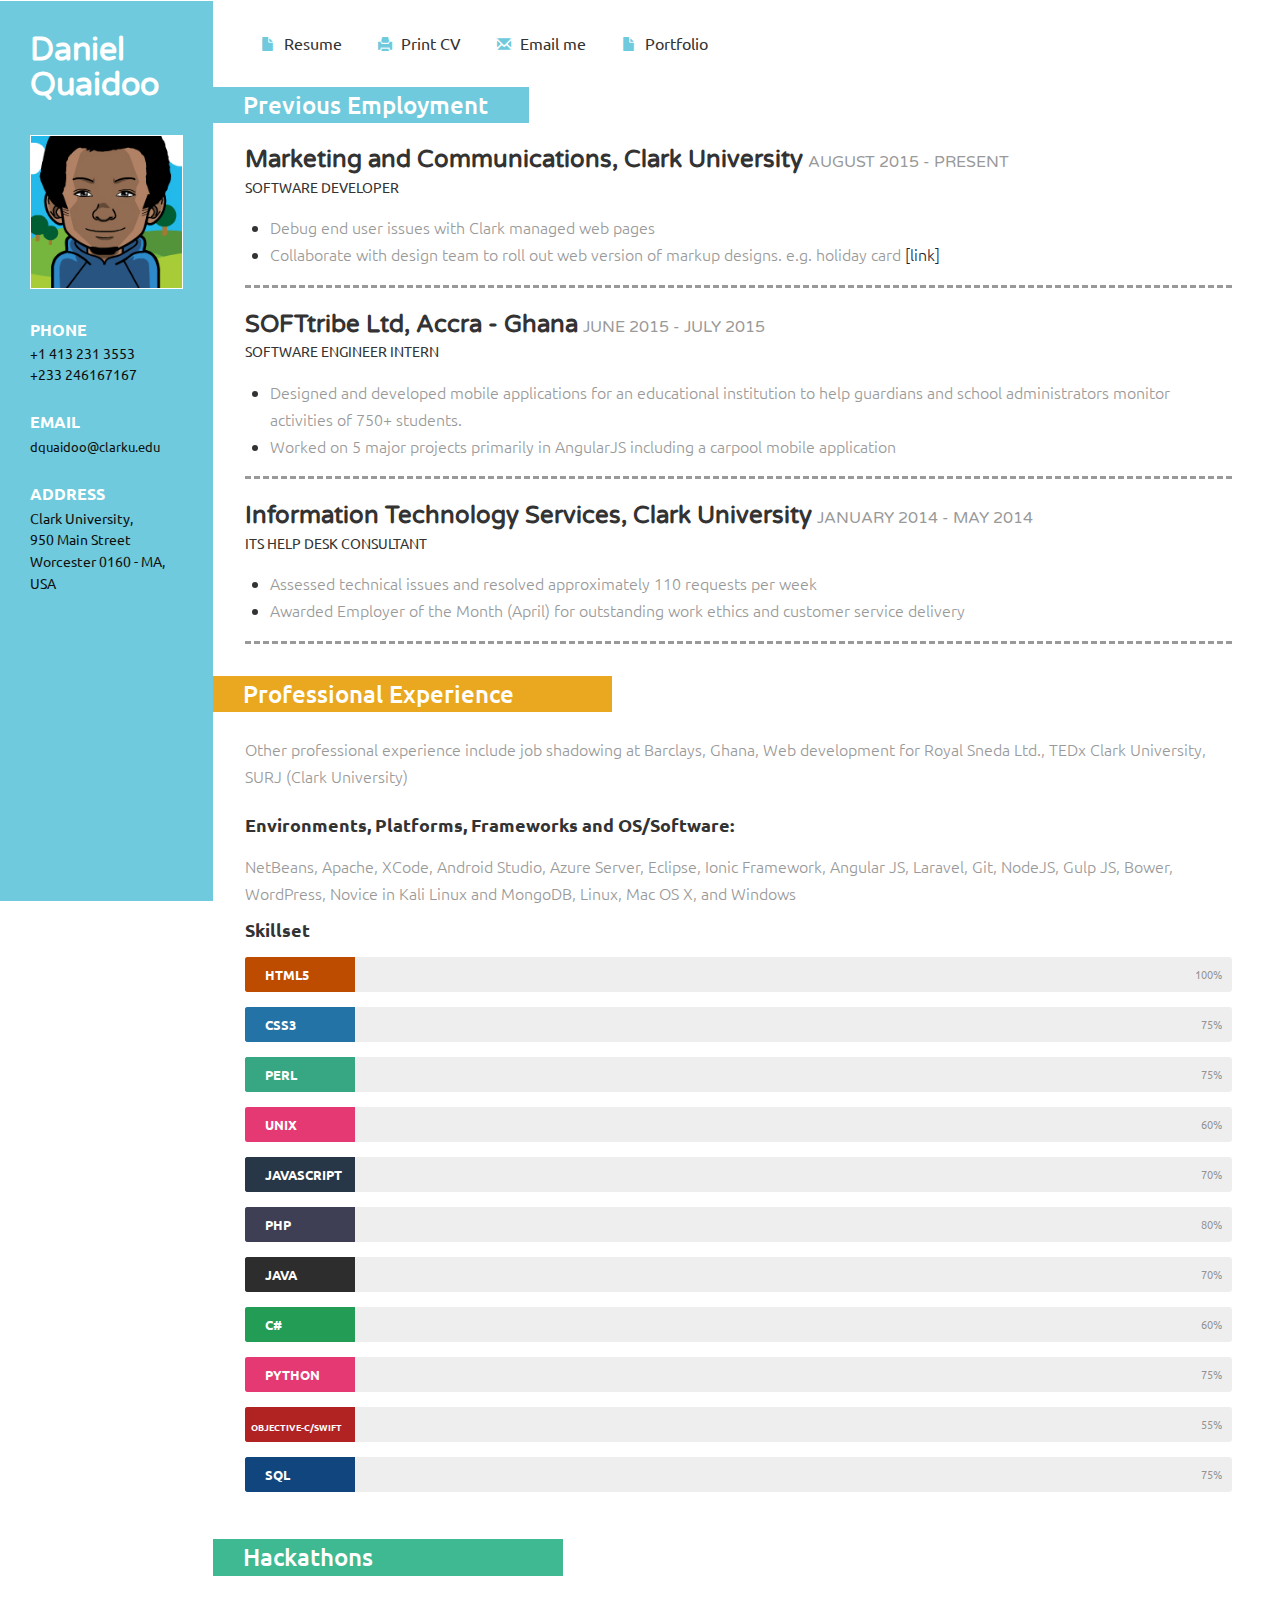
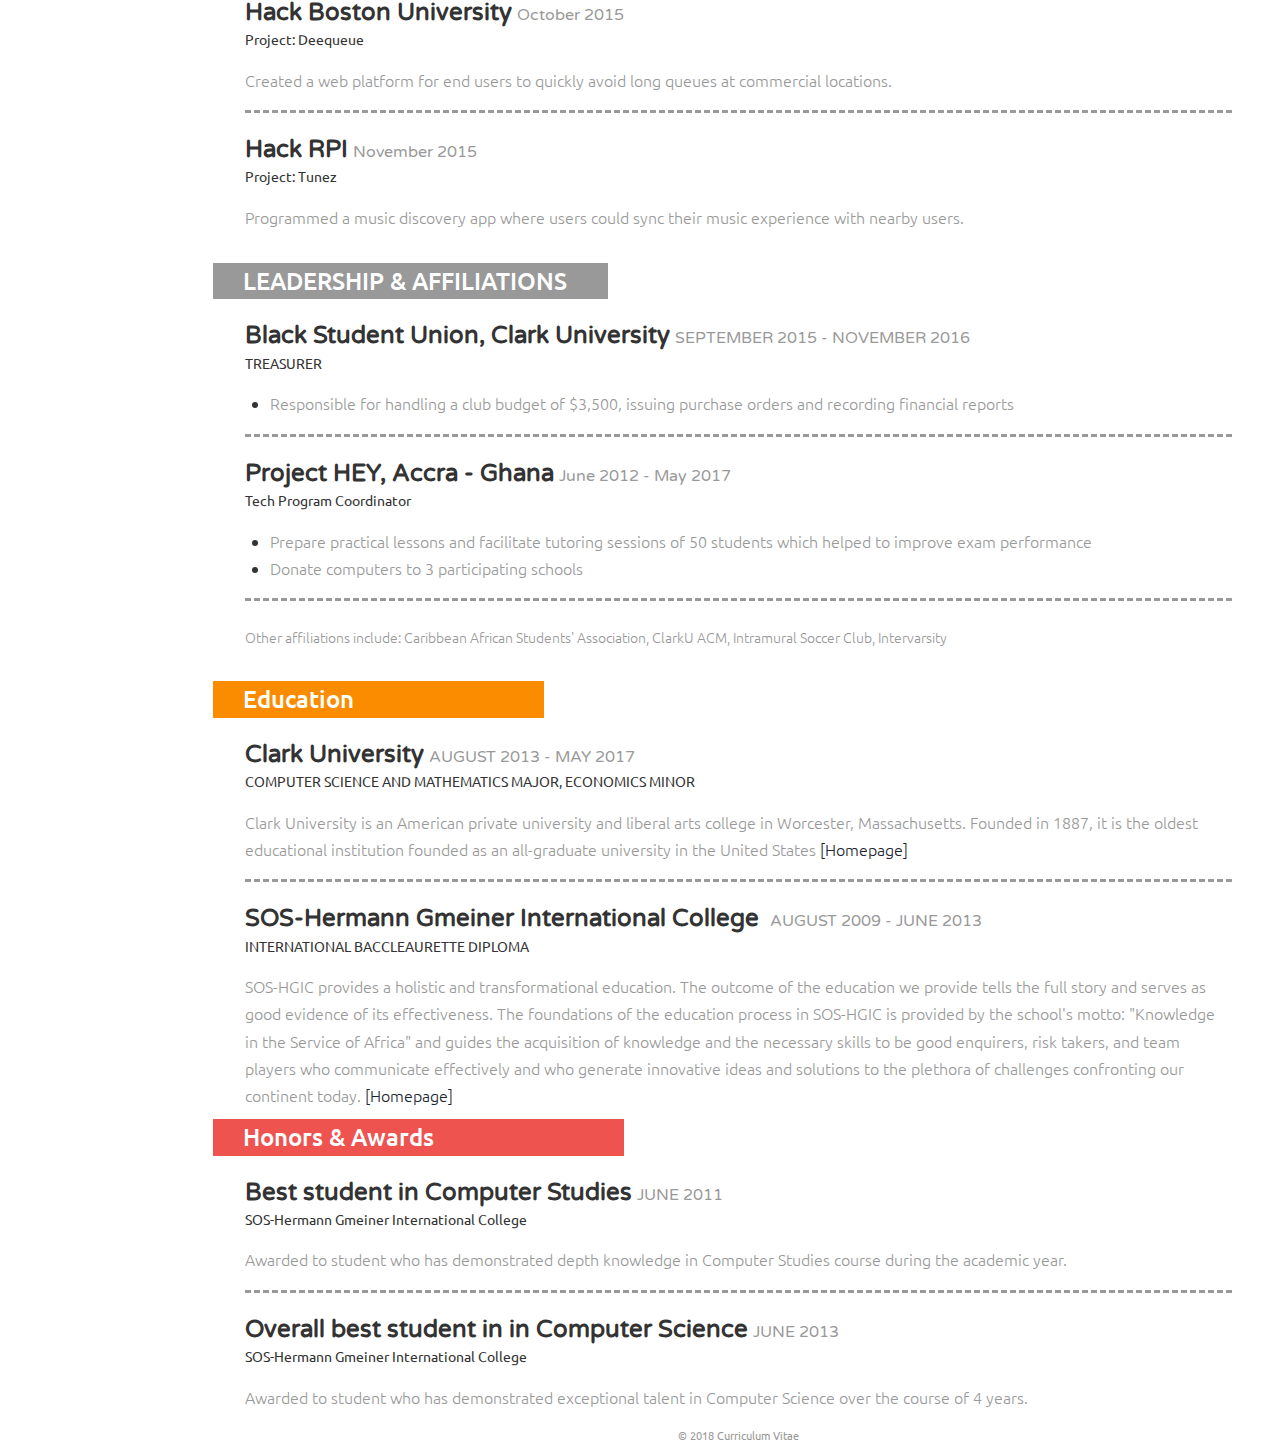
==== resume/index.html @ 8429ae33 "Update index.html" ====
<!--A Design by W3layouts
Author: W3layout
Author URL: http://w3layouts.com
License: Creative Commons Attribution 3.0 Unported
License URL: http://creativecommons.org/licenses/by/3.0/
-->
<!DOCTYPE HTML>
<html>
<head>
<title>Resume | Daniel Quaidoo</title>
<link href="css/bootstrap.css" rel='stylesheet' type='text/css' />
<!-- jQuery (necessary JavaScript plugins) -->
<script src="js/jquery.min.js"></script>
<!-- Custom Theme files -->
 <link href="css/dashboard.css" rel="stylesheet">
<link href="css/style.css" rel='stylesheet' type='text/css' />
<link href="css/skillbar.css" rel='stylesheet' type='text/css' />
<!-- Custom Theme files -->
<!--//theme-style-->
<meta name="viewport" content="width=device-width, initial-scale=1">
<meta http-equiv="Content-Type" content="text/html; charset=utf-8" />
<meta name="keywords" content="Curriculum Vitae Responsive web template, Bootstrap Web Templates, Flat Web Templates, Andriod Compatible web template, 
Smartphone Compatible web template, free webdesigns for Nokia, Samsung, LG, SonyErricsson, Motorola web design" />
<script type="application/x-javascript"> addEventListener("load", function() { setTimeout(hideURLbar, 0); }, false); function hideURLbar(){ window.scrollTo(0,1); } </script>
<link href='//fonts.googleapis.com/css?family=Ubuntu:300,400,500,700' rel='stylesheet' type='text/css'>
<link href='//fonts.googleapis.com/css?family=Varela+Round' rel='stylesheet' type='text/css'>
<!-- start menu -->
</head>
<body>
<!-- header -->
<div class="col-sm-3 col-md-2 sidebar">
		 <div class="sidebar_top">
			 <h1>Daniel Quaidoo</h1> 
			 <img src="images/avatar00.png" alt=""/>
		 </div>
		<div class="details">
			 <h3>PHONE</h3>
			 <p>+1 413 231 3553 <br/> +233 246167167</p>  	 
			 <h3>EMAIL</h3>
			<p><a href="mailto:dquaidoo@clarku.edu">dquaidoo@clarku.edu</a></p>
			 <address>
			 <h3>ADDRESS</h3>
			 <span>Clark University,</span>
			 <span>950 Main Street</span>
			 <span>Worcester 0160 - MA, USA</span>
			 </address>
			 
		</div>
		<div class="clearfix"></div>
</div>
<!---->
<link href="css/popuo-box.css" rel="stylesheet" type="text/css" media="all"/>
<script src="js/jquery.magnific-popup.js" type="text/javascript"></script>
	<!---//pop-up-box---->			
<div class="col-sm-9 col-sm-offset-3 col-md-10 col-md-offset-2 main">
	 <div class="content">
		 <div class="details_header">
			 <ul>
				 <li><a href="index.html"><span class="glyphicon glyphicon-file" aria-hidden="true"></span>Resume</a></li>
				 <li><a href="#"><span class="glyphicon glyphicon-print" aria-hidden="true"></span>Print CV</a></li>
				 <li><a href="contact.html"><span class="glyphicon glyphicon-envelope" aria-hidden="true"></span>Email me</a></li>
                 <li><a href="portfolio/index.html"><span class="glyphicon glyphicon-file" aria-hidden="true"></span>Portfolio</a></li>
<!--				 <li><a class="play-icon popup-with-zoom-anim" href="#small-dialog"><span class="glyphicon glyphicon-picture" aria-hidden="true"></span>View photo</a></li>-->
				 <div id="small-dialog" class="mfp-hide">
					 <img src="images/avatar.png" alt=""/>
				 </div>
				 <script>
						$(document).ready(function() {
						$('.popup-with-zoom-anim').magnificPopup({
							type: 'inline',
							fixedContentPos: false,
							fixedBgPos: true,
							overflowY: 'auto',
							closeBtnInside: true,
							preloader: false,
							midClick: true,
							removalDelay: 300,
							mainClass: 'my-mfp-zoom-in'
						});
																						
						});
				</script>
			 </ul>
		 </div>
		 <div class="company">
			 <h3 class="clr1">Previous Employment</h3>
			 <div class="company_details">
				 <h4>Marketing and Communications, Clark University<span>AUGUST 2015 - PRESENT</span></h4>
				 <h6>SOFTWARE DEVELOPER</h6>
                 <ul style="margin-left:25px;">					 
                    <li><p>Debug end user issues with Clark managed web pages</p></li>
                    <li><p>Collaborate with design team to roll out web version of markup designs. e.g. holiday card <a href="http://www.clarku.edu/holidaycard2015/"> [link] </a></p></li>
                 </ul>
				 <p class="cmpny1"></p>
			 </div>
			 <div class="company_details">
				 <h4>SOFTtribe Ltd, Accra - Ghana<span>JUNE 2015 - JULY 2015</span></h4>
				 <h6>SOFTWARE ENGINEER INTERN</h6>
                 <ul style="margin-left:25px;">					 
                    <li><p>Designed and developed mobile applications for an educational institution to help guardians and school administrators monitor activities of 750+ students.</p></li>
                    <li><p>Worked on 5 major projects primarily in AngularJS including a carpool mobile application</p></li>
                 </ul>
				 <p class="cmpny1"></p>
			 </div>
             <div class="company_details">
				 <h4>Information Technology Services, Clark University<span>JANUARY 2014 - MAY 2014</span></h4>
				 <h6>ITS HELP DESK CONSULTANT</h6>
                 <ul style="margin-left:25px;">					 
                    <li><p>Assessed technical issues and resolved approximately 110 requests per week</p></li>
                    <li><p>Awarded Employer of the Month (April) for outstanding work ethics and customer service delivery</p></li>
                 </ul>
				 <p class="cmpny1"></p>
			 </div>
		 </div>
		 <div class="skills">
			 <h3 class="clr2">Professional Experience</h3>
			 <div class="skill_info">
			 <p>Other professional experience include job shadowing at Barclays, Ghana, Web development for Royal Sneda Ltd., TEDx Clark University, SURJ (Clark University)</p>
			 </div>
			 <div class="skill_list">
				 <div class="skill1" style="width:100%;">
					 <h4>Environments, Platforms, Frameworks and OS/Software:</h4>
					 <p style="color:#999; font-weight:300; line-height:1.7em;">NetBeans, Apache, XCode, Android Studio, Azure Server, Eclipse, Ionic Framework, Angular JS, Laravel, Git, NodeJS, Gulp JS, Bower, WordPress, Novice in Kali Linux and MongoDB, Linux, Mac OS X, and Windows</p>
				 </div>
				 <div class="skill2">
					 <h4 style="margin-top:12px;">Skillset</h4>
                     <script>
                        jQuery(document).ready(function(){
                            jQuery('.skillbar').each(function(){
                                jQuery(this).find('.skillbar-bar').animate({
                                    width:jQuery(this).attr('data-percent')
                                },6000);
                            });
                        });
                     </script>
                    <div class="skillbar clearfix " data-percent="100%">
                        <div class="skillbar-title" style="background: #d35400;"><span>HTML5</span></div>
                        <div class="skillbar-bar" style="background: #e67e22;"></div>
                        <div class="skill-bar-percent">100%</div>
                    </div> <!-- End Skill Bar -->

                    <div class="skillbar clearfix " data-percent="75%">
                        <div class="skillbar-title" style="background: #2980b9;"><span>CSS3</span></div>
                        <div class="skillbar-bar" style="background: #3498db;"></div>
                        <div class="skill-bar-percent">75%</div>
                    </div> <!-- End Skill Bar -->
					 
                    <div class="skillbar clearfix " data-percent="75%">
                        <div class="skillbar-title" style="background: #3eb991;"><span>PERL</span></div>
                        <div class="skillbar-bar" style="background: #239e76;"></div>
                        <div class="skill-bar-percent">75%</div>
                    </div> <!-- End Skill Bar -->
					 
                    <div class="skillbar clearfix " data-percent="60%">
                        <div class="skillbar-title" style="background: #ff4081;"><span>UNIX</span></div>
                        <div class="skillbar-bar" style="background: #ff80ab;"></div>
                        <div class="skill-bar-percent">60%</div>
                    </div> <!-- End Skill Bar -->
					 
                    <div class="skillbar clearfix " data-percent="70%">
                        <div class="skillbar-title" style="background: #2c3e50;"><span>JAVASCRIPT</span></div>
                        <div class="skillbar-bar" style="background: #2c3e50;"></div>
                        <div class="skill-bar-percent">70%</div>
                    </div> <!-- End Skill Bar -->

                    <div class="skillbar clearfix " data-percent="80%">
                        <div class="skillbar-title" style="background: #46465e;"><span>PHP</span></div>
                        <div class="skillbar-bar" style="background: #5a68a5;"></div>
                        <div class="skill-bar-percent">80%</div>
                    </div> <!-- End Skill Bar -->

                    <div class="skillbar clearfix " data-percent="70%">
                        <div class="skillbar-title" style="background: #333333;"><span>JAVA</span></div>
                        <div class="skillbar-bar" style="background: #525252;"></div>
                        <div class="skill-bar-percent">70%</div>
                    </div> <!-- End Skill Bar -->

                    <div class="skillbar clearfix " data-percent="60%">
                        <div class="skillbar-title" style="background: #27ae60;"><span>C#</span></div>
                        <div class="skillbar-bar" style="background: #2ecc71;"></div>
                        <div class="skill-bar-percent">60%</div>
                    </div> <!-- End Skill Bar -->

                    <div class="skillbar clearfix " data-percent="75%">
                        <div class="skillbar-title" style="background: #ff4081;"><span>PYTHON</span></div>
                        <div class="skillbar-bar" style="background: #ff80ab;"></div>
                        <div class="skill-bar-percent">75%</div>
                    </div> <!-- End Skill Bar -->
                     
                     <div class="skillbar clearfix " data-percent="55%">
                        <div class="skillbar-title" style="background: #C62828;"><span style="font-size:0.7em; padding:3px 6px;">OBJECTIVE-C/SWIFT</span></div>
                        <div class="skillbar-bar" style="background: #E53935;"></div>
                        <div class="skill-bar-percent">55%</div>
                    </div> <!-- End Skill Bar -->
                     
                     <div class="skillbar clearfix " data-percent="75%">
                        <div class="skillbar-title" style="background: #124e8c;"><span>SQL</span></div>
                        <div class="skillbar-bar" style="background: #4288d0;"></div>
                        <div class="skill-bar-percent">75%</div>
                    </div> <!-- End Skill Bar -->
				 </div>
				 <div class="clearfix"></div>
			 </div>
		 </div>
         <div class="education">
			 <h3 class="clr3">Hackathons</h3>
			 <div class="education_details">
				 <h4>Hack Boston University<span>October 2015</span></h4>
				 <h6>Project: Deequeue</h6>
				 <p class="cmpny1">Created a web platform for end users to quickly avoid long queues at commercial locations.</p>
			 </div>
			 <div class="education_details">
				 <h4>Hack RPI<span>November 2015</span></h4>
				 <h6>Project: Tunez</h6>
				 <p>Programmed a music discovery app where users could sync their music experience with nearby users.</p>
			 </div>
		 </div>
         <div class="company">
			 <h3 class="clr4">LEADERSHIP & AFFILIATIONS</h3>
			 <div class="company_details">
				 <h4>Black Student Union, Clark University<span>SEPTEMBER 2015 - NOVEMBER 2016</span></h4>
				 <h6>TREASURER</h6>
                 <ul style="margin-left:25px;">					 
                    <li><p>Responsible for handling a club budget of $3,500, issuing purchase orders and recording financial reports</p></li>
                 </ul>
				 <p class="cmpny1"></p>
			 </div>
             <div class="company_details">
				 <h4>Project HEY, Accra - Ghana<span>June 2012 - May 2017</span></h4>
				 <h6>Tech Program Coordinator</h6>
                 <ul style="margin-left:25px;">					 
                    <li><p>Prepare practical lessons and facilitate tutoring sessions of 50 students which helped to improve exam performance</p></li>
                    <li><p>Donate computers to 3 participating schools</p></li>
                 </ul>
				 <p class="cmpny1"></p>
			 </div>
             <div class="company_details">
                 <p style="font-size: 0.9em;"> Other affiliations include: Caribbean African Students' Association, ClarkU ACM, Intramural Soccer Club, Intervarsity</p>
			 </div>
		 </div>
		 <div class="education">
			 <h3 class="clr5">Education</h3>
			 <div class="education_details">
				 <h4>Clark University<span>AUGUST 2013 - MAY 2017</span></h4>
				 <h6>COMPUTER SCIENCE AND MATHEMATICS MAJOR, ECONOMICS MINOR</h6>
				 <p class="cmpny1">Clark University is an American private university and liberal arts college in Worcester, Massachusetts. Founded in 1887, it is the oldest educational institution founded as an all-graduate university in the United States<a href="http://www.clarku.edu"> [Homepage] </a></p>
			 </div>
			 <div class="education_details">
				 <h4>SOS-Hermann Gmeiner International College <span>AUGUST 2009 - JUNE 2013</span></h4>
				 <h6>INTERNATIONAL BACCLEAURETTE DIPLOMA</h6>
				 <p style="padding-bottom:10px;">SOS-HGIC provides a holistic and transformational education. The outcome of the education we provide tells the full story and serves as good evidence of its effectiveness. The foundations of the education process in SOS-HGIC is provided by the school's motto: "Knowledge in the Service of Africa" and guides the acquisition of knowledge and the necessary skills to be good enquirers, risk takers, and team players who communicate effectively and who generate innovative ideas and solutions to the plethora of challenges confronting our continent today.<a href="http://www.soshgic.edu.gh"> [Homepage] </a></p>
			 </div>
		 </div>
         
         <div class="education">
			 <h3 class="clr6">Honors & Awards</h3>
			 <div class="education_details">
				 <h4>Best student in Computer Studies<span>JUNE 2011</span></h4>
				 <h6>SOS-Hermann Gmeiner International College</h6>
				 <p class="cmpny1">Awarded to student who has demonstrated depth knowledge in Computer Studies course during the academic year.</p>
			 </div>
			 <div class="education_details">
				 <h4>Overall best student in in Computer Science<span>JUNE 2013</span></h4>
				 <h6>SOS-Hermann Gmeiner International College</h6>
				 <p>Awarded to student who has demonstrated exceptional talent in Computer Science over the course of 4 years.</p>
			 </div>
		 </div>
		 <div class="copywrite">
			 <p>© 2018 Curriculum Vitae </p>
		 </div>
	 </div>
</div>
<!---->
</body>
</html>
---- resume/css/dashboard.css ----
/*
 * Base structure
 */

/* Move down content because we have a fixed navbar that is 50px tall */
body {
  padding-top: 50px;
}


/*
 * Global add-ons
 */

.sub-header {
  padding-bottom: 10px;
  border-bottom: 1px solid #eee;
}

/*
 * Top navigation
 * Hide default border to remove 1px line.
 */
.navbar-fixed-top {
  border: 0;
}

/*
 * Sidebar
 */

/* Hide for mobile, show later */
.sidebar {
  display:block;
}
@media (min-width: 768px) {
  .sidebar {
    position: fixed;
    top: 51px;
    bottom: 0;
    left: 0;
    z-index: 1000;
    display: block;
    padding: 20px;
    overflow-x: hidden;
    overflow-y: auto; /* Scrollable contents if viewport is shorter than content. */
    background-color: #f5f5f5;
  }
}

/* Sidebar navigation */
.nav-sidebar {
  margin-right: -21px; /* 20px padding + 1px border */
  margin-bottom: 20px;
  margin-left: -20px;
}
.nav-sidebar > li > a {
  padding-right: 20px;
  padding-left: 20px;
}
.nav-sidebar > .active > a,
.nav-sidebar > .active > a:hover,
.nav-sidebar > .active > a:focus {
  color: #fff;
  background-color: #428bca;
}


/*
 * Main content
 */

.main {
  padding: 20px;
}
@media (min-width: 768px) {
  .main {
    padding-right: 40px;
    padding-left: 40px;
  }
}
.main .page-header {
  margin-top: 0;
}


/*
 * Placeholder dashboard ideas
 */

.placeholders {
  margin-bottom: 30px;
  text-align: center;
}
.placeholders h4 {
  margin-bottom: 0;
}
.placeholder {
  margin-bottom: 20px;
}
.placeholder img {
  display: inline-block;
  border-radius: 50%;
}
---- resume/css/style.css ----
/*
Author: W3layout
Author URL: http://w3layouts.com
License: Creative Commons Attribution 3.0 Unported
License URL: http://creativecommons.org/licenses/by/3.0/
*/
h4, h5, h6,
h1, h2, h3 {margin: 0;}
ul, ol {margin: 0; padding:0;}
p {margin: 0;}
html, body{
	font-family: 'Ubuntu', sans-serif;
	font-size: 100%;
	background: #ffffff;
}
body a{
	transition:0.5s all;
	-webkit-transition:0.5s all;
	-moz-transition:0.5s all;
	-o-transition:0.5s all;
	-ms-transition:0.5s all;
}	
body {
  padding-top:0px;
}
a:focus {
  outline: thin dotted;
  outline: 0px auto -webkit-focus-ring-color;
  outline-offset: 0px;
  text-decoration:none;
}
/*-- header_top --*/
.sidebar{
  background:#6ecadc;
  top: 0px;
  padding:2em 30px;
}
.sidebar h1{
	font-size:2.5em;
	font-weight:700;
	margin-bottom:1em;
	COLOR:#fff;
	font-family: 'Varela Round', sans-serif;
	
}
.sidebar img{
	border:1px solid #fff;
/*	padding:1em;*/
	width:100%;
}
.details{
	margin-top:2em;
}
.details h3{
	font-weight:600;
	font-size:1em;
	color:#fff;
}  

.details p{
	color:#101010;
	font-size:0.9em;
	margin:5px 0 2em 0;
}
.details p a{
	color:#101010;
	font-size:0.9em;
}
address h3{
	margin-bottom:5px;
}
address span{
	display:block;
	color:#101010;
	font-size:0.9em;
	line-height:1.5em;
}
/*----*/
.main{  
  padding:2em 0;
}
.content{
	margin-right:3em;
}
.glyphicon {
  top:1px;
}
.glyphicon-file:before,.glyphicon-print:before,.glyphicon-envelope:before,.glyphicon-picture:before{
    margin-right: 9px;
  font-size: 14px;
  color: #6ecadc;
}
.details_header{
	padding: 0em 1em 0 2em;
}
.details_header ul li{
	display:inline-block;
}
.details_header ul li a{
	padding:0 1em;
	color:#333;
}
.details_header ul li a:hover{
	color:#6ecadc;
}
.company {
	margin:2em 0;
}
.company h3{
  color: #FFF;
  padding: 5px 41px 5px 30px;
  display: inline-block;
}
.skills h3{
  color: #FFF;
  padding: 5px 98px 5px 30px;
  display: inline-block;
}
.company_details,.education_details {
	padding:1.5em 0 0em 2em;
}
.company_details h4,.education_details h4{
	color:#333;
	font-weight:600;
	font-size:1.5em;
	margin-bottom:6px;
	font-family: 'Varela Round', sans-serif;
}
.company_details h4 span,.education_details h4 span{
	font-size: 0.65em;
  margin-left: 5px;
  color: #999;
  font-weight:400;
}
.company_details h6,.education_details h6{
	font-weight:400;
	margin-bottom:1.3em;
	font-size:0.9em;
}
.company_details p,.skill_info p,.education_details p{
	color:#999;
	font-weight:300;
	line-height:1.7em;
}
.cmpny1{
	border-bottom:3px dashed #999;
	padding-bottom:1em;
}
.skills{
	margin:2em 0;
}
.skill_info {
	padding:1.5em 0 0 2em;
}
.skill_list{
	padding:1.5em 0 0 2em;
}
.skill1,.skill2{
	 float:left;
	 width:30%;
}
.skill1 h4,.skill2 h4{
	color:#333;
	font-weight:600;
	margin-bottom:1em;
	display:inline-block;
}
.skill1 ul,.skill2 ul{
	padding-left:4em;
}
.skill1 ul li,.skill2 ul li{
	color:#333;
}
.education  h3{
  background: #999;
  color: #FFF;
  padding: 5px 190px 5px 30px;
  display: inline-block;
}
h3.clr1{
	background:#6ecadc;
}
h3.clr2{
	background:#e9a820;
}
h3.clr3{
	background:#3eb991;
}
h3.clr4{
	background:#999;
}
h3.clr5{
	background:#FB8C00;
}
h3.clr6{
	background:#EF5350;
}
.copywrite{
	padding-left:2em;
	margin-top:1em;
    margin-bottom: -20px;
    text-align: center;
}
.copywrite p{
	color:#999;
	font-size:0.7em;
}
.copywrite p a{
	color:#999;
}
.copywrite p a:hover{
	color:#6ecadc;
}
.contact-grid form{
	padding:2em 0 0 2em;
}
.contact-grid input[type="text"], .contact-grid textarea {
  width: 80%;
  padding: 0.7em;
  margin: 0.5em 0;
  background: none;
  outline: none;
  border: 1px solid #A09F9F;
  font-size: 1em;
  color: #A09F9F;
  -webkit-appearance: none;
}
.send input[type="submit"] {
  width: 14%;
  font-size: 1.1em;
  background:#e9a820;
  padding: 0.4em 0.8em;
  text-align: center;
  color: #fff;
  border: none;
  outline: none;
  -webkit-appearance: none;
}
.send input[type="submit"]:hover {
  background: #6ecadc;
}
.contact-grid textarea {
  resize: none;
}
.map{
	padding:2em 0 0 2em;
}
.map iframe {
  width: 100%;
  height: 350px;
  border: none;
}
/*--responsive--*/
@media (max-width: 1366px){
.sidebar h1 {
  font-size: 2em;
}
}
@media (max-width: 1024px){
.sidebar {
  padding: 2em 17px;
  width:20%;
}
.sidebar h1 {
  font-size: 1.6em;
}
.main {
  margin-left: 19.666667%;
  width: 80%;
}
}
@media (max-width: 768px){
.sidebar {
  width: 22%;
}
.main {
  margin-left: 21.666667%;
  width: 78%;
}
.sidebar h1 {
  font-size: 1.4em;
}
.sidebar img {
  padding: 0.5em;
  width: 89%;
}
.details_header {
  padding: 0em 1em 0 1em;
}
.details_header ul li a {
  padding: 0 1em;
  font-size: 0.9em;
}
.company h3,.skills h3,.education h3{
  font-size: 1.2em;
}
.company_details h4, .education_details h4 {
  font-size: 1.1em;
}
.company_details h6, .education_details h6 {
  font-size: 0.8em;
}
.company_details p, .skill_info p, .education_details p {
  font-size: 0.8em;
}
.cmpny1 {
  padding-bottom: 1.5em;
}
.skill1, .skill2 {
  float: left;
  width: 50%;
}
.skill1 ul li,.skill2 ul li{
	font-size:0.85em;
}
.skill1 h4, .skill2 h4 {
  font-size: 1em;
}
.skill_list {
  padding: 0.7em 0 0 2em;
}
.details p {
  font-size: 0.75em;
}
address span {
  font-size: 0.8em;
}
.contact-grid input[type="text"], .contact-grid textarea {
  width: 100%;
  font-size: 0.8em;
}
.send input[type="submit"] {
  width: 20%;
  font-size:0.85em;
}
}
@media (max-width: 736px){
.sidebar {
  width: 100%;
}
.main {
  margin-left: 0;
  width: 100%;
}
.sidebar_top{
	width:30%;
	float:left;
	margin-right:5%;
}
.details{
	width:30%;
	float:right;
}
}
@media (max-width: 640px){
.sidebar {
  width: 100%;
}
.main {
  margin-left: 0;
  width: 100%;
}
.sidebar_top{
	width:30%;
	float:left;
	margin-right:5%;
}
.details{
	width:30%;
	float:right;
}
.sidebar img{
	width:100%;
}
.details p {
  font-size: 0.9em;
  margin: 5px 0 1em 0;
}
.details h3 {
  font-size: 0.9em;
}
}
@media (max-width: 600px){
address {
  margin-bottom:0px;
}
.sidebar_top {
  width: 32%;
}
.sidebar img {
  width: 85%;
}
}
@media (max-width: 568px){
.details_header ul li a {
  padding: 0 0.5em;
  font-size: 0.9em;
}
}
@media (max-width: 480px){
.content {
  margin-right: 2em;
}
.glyphicon-save:before, .glyphicon-print:before, .glyphicon-envelope:before, .glyphicon-picture:before {
  margin-right: 6px;
  font-size: 12px;
}
.details_header ul li a {
  padding: 0 0.5em;
  font-size: 0.85em;
}
.details {
  width: 36%;
}
.sidebar h1 {
  font-size: 1.3em;
}
.sidebar_top {
  width: 38%;
}
address {
  margin-bottom: 0px;
}
.copywrite{
	padding-left:1em;
}
.map iframe {
  height: 246px;
}
}
@media (max-width: 414px){
.sidebar_top {
  width: 45%;
}
.sidebar img {
  width: 91%;
}
.details {
  width: 42%;
}
.details_header {
  padding: 0em 0em 0 1em;
}
.details_header ul li a {
  padding: 0 0.3em;
  font-size: 0.75em;
}
.skill1 ul, .skill2 ul {
  padding-left: 3em;
}
}
@media (max-width: 384px){
.sidebar h1 {
  font-size: 1.2em;
}
.details {
  width: 45%;
}
.details_header ul {
  text-align: center;
}
.details_header ul li a {
  padding: 0 1em;
  font-size: 0.75em;
}
.main {
  padding: 1em 0 2em 0;
}
.company_details, .education_details,.skill_info  {
  padding: 1em 0 0em 1em;
}
.company h3 {
  padding: 5px 41px 5px 16px;
}
.company_details h4, .education_details h4 {
  font-size: 0.9em;
}
.company_details h6, .education_details h6 {
  font-size: 0.6em;
}
.company {
  margin: 1em 0;
}
.skills {
  margin: 1em 0;
}
.company h3, .skills h3, .education h3 {
  font-size: 1em;
}
.skills h3 {
  padding: 5px 98px 5px 16px;
}
.skill1 ul, .skill2 ul {
  padding-left: 2em;
}
.skill1 ul li, .skill2 ul li {
  font-size: 0.75em;
}
.skill_list {
  padding: 0.5em 0 0 1.5em;
}
.education h3 {
  padding: 5px 190px 5px 16px;
}
.copywrite p{
	font-size:0.7em;
}
}
@media (max-width: 375px){
.sidebar h1 {
  font-size: 1em;
}
.sidebar img {
  width: 70%;
}
.details h3 {
  font-size: 0.8em;
}
.details p {
  font-size: 0.75em;
  margin: 5px 0 0.5em 0;
}
address span {
  font-size: 0.7em;
}
.sidebar {
  padding: 1.5em 17px 1em 17px;
}
.details_header {
  padding: 0em 0em 0 1em;
  text-align: center;
}
.details_header ul li a {
  line-height: 2em;
}
}
@media (max-width: 320px){
.sidebar_top {
  width: 50%;
}
.sidebar img {
  width: 80%;
}
.details h3 {
  font-size: 0.7em;
}
.content {
  margin-right: 1em;
}
.details_header ul li a {
  padding: 0 0.5em;
  font-size: 0.75em;
}
.skill1 h4, .skill2 h4 {
  font-size: 0.85em;
}
.skill1 ul, .skill2 ul {
  padding-left: 1.5em;
}
}
---- resume/css/skillbar.css ----
.skill2 {
  font-family: 'Ubuntu', sans-serif;
  width:100%;
}

.skill2 p{
  color:#525252;
  font-size:12px;
}

.skillbar {
	position:relative;
	display:block;
	margin-bottom:15px;
	width:100%;
	background:#eee;
	height:35px;
	border-radius:3px;
	-moz-border-radius:3px;
	-webkit-border-radius:3px;
	-webkit-transition:0.4s linear;
	-moz-transition:0.4s linear;
	-ms-transition:0.4s linear;
	-o-transition:0.4s linear;
	transition:0.4s linear;
	-webkit-transition-property:width, background-color;
	-moz-transition-property:width, background-color;
	-ms-transition-property:width, background-color;
	-o-transition-property:width, background-color;
	transition-property:width, background-color;
}

.skillbar-title {
	position:absolute;
	top:0;
	left:0;
width:110px;
	font-weight:bold;
	font-size:13px;
	color:#ffffff;
	background:#6adcfa;
	-webkit-border-top-left-radius:3px;
	-webkit-border-bottom-left-radius:4px;
	-moz-border-radius-topleft:3px;
	-moz-border-radius-bottomleft:3px;
	border-top-left-radius:3px;
	border-bottom-left-radius:3px;
}

.skillbar-title span {
	display:block;
	background:rgba(0, 0, 0, 0.1);
	padding:0 20px;
	height:35px;
	line-height:35px;
	-webkit-border-top-left-radius:3px;
	-webkit-border-bottom-left-radius:3px;
	-moz-border-radius-topleft:3px;
	-moz-border-radius-bottomleft:3px;
	border-top-left-radius:3px;
	border-bottom-left-radius:3px;
}

.skillbar-bar {
	height:35px;
	width:0px;
	background:#6adcfa;
	border-radius:3px;
	-moz-border-radius:3px;
	-webkit-border-radius:3px;
}

.skill-bar-percent {
	position:absolute;
	right:10px;
	top:0;
	font-size:11px;
	height:35px;
	line-height:35px;
	color:#ffffff;
	color:rgba(0, 0, 0, 0.4);
}
---- resume/css/popuo-box.css ----
/* Styles for dialog window */
#small-dialog,#small-dialog1{
	padding:20px;
	text-align: left;
	max-width: 650px;
	margin: 40px auto;
	position: relative;
	text-align:center;
}
#small-dialog-it,#small-dialog-in,#small-dialog-fr,#small-dialog-sh,#small-dialog-sf,#small-dialog-su,#small-dialog-me,#small-dialog-ch,#small-dialog-pi,#small-dialog-am {
	background: white;
	padding:20px;
	text-align: left;
	max-width: 450px;
	margin: 40px auto;
	position: relative;
	text-align:center;
}
a.play-icon.popup-with-zoom-anim img:hover {
	opacity: 0.5;
	transition:0.5s all;
	-webkit-transition:0.5s all;
	-o-transition:0.5s all;
	-moz-transition:0.5s all;
	-ms-transition:0.5s all;
}
.portfolio-items{
	text-align:center;
	margin:0 auto;
}
.portfolio-items img{
	width:100%;
}
.portfolio-items h4{
	margin:1em 0;
	font-size:25px;
	color:#a63d56;
}
.portfolio-items p{
	text-align:justify;
}
/**

/**
 * Fade-zoom animation for first dialog
 */

/* start state */
.my-mfp-zoom-in #small-dialog {
opacity: 0;
-webkit-transition: all 0.2s ease-in-out;
-moz-transition: all 0.2s ease-in-out;
-o-transition: all 0.2s ease-in-out;
transition: all 0.2s ease-in-out;
-webkit-transform: scale(0.8);
-moz-transform: scale(0.8);
-ms-transform: scale(0.8);
-o-transform: scale(0.8);
transform: scale(0.8);
}
/* animate in */
.my-mfp-zoom-in.mfp-ready #small-dialog {
opacity: 1;
-webkit-transform: scale(1);
-moz-transform: scale(1);
-ms-transform: scale(1);
-o-transform: scale(1);
transform: scale(1);
}
/* animate out */
.my-mfp-zoom-in.mfp-removing #small-dialog {
-webkit-transform: scale(0.8);
-moz-transform: scale(0.8);
-ms-transform: scale(0.8);
-o-transform: scale(0.8);
transform: scale(0.8);
opacity: 0;
}
/* Dark overlay, start state */
.my-mfp-zoom-in.mfp-bg {

-webkit-transition: opacity 0.3s ease-out;
-moz-transition: opacity 0.3s ease-out;
-o-transition: opacity 0.3s ease-out;
transition: opacity 0.3s ease-out;
}
/* animate out */
.my-mfp-zoom-in.mfp-removing.mfp-bg {
opacity: 0;
}
/**
/* Magnific Popup CSS */
.mfp-bg {
  top: 0;
  left: 0;
  width: 100%;
  height: 100%;
  z-index: 1042;
  overflow: hidden;
  position: fixed;
  background:#fff;
 }

.mfp-wrap {
  top: 0;
  left: 0;
  width: 100%;
  height: 100%;
  z-index: 1043;
  position: fixed;
  outline: none !important;
  -webkit-backface-visibility: hidden; }

.mfp-container {
  text-align: center;
  position: absolute;
  width: 100%;
  height: 100%;
  left: 0;
  top: 0;
  padding: 0 8px;
  -webkit-box-sizing: border-box;
  -moz-box-sizing: border-box;
  box-sizing: border-box; }

.mfp-container:before {
  content: '';
  display: inline-block;
  height: 100%;
  vertical-align: middle; }

.mfp-align-top .mfp-container:before {
  display: none; }

.mfp-content {
  position: relative;
  display: inline-block;
  vertical-align: middle;
  margin: 0 auto;
  text-align: left;
  z-index: 1045; }

.mfp-inline-holder .mfp-content,
.mfp-ajax-holder .mfp-content {
  width: 100%;
  cursor: auto; }

.mfp-ajax-cur {
  cursor: progress; }

.mfp-zoom-out-cur,
.mfp-zoom-out-cur .mfp-image-holder .mfp-close {
  cursor: -moz-zoom-out;
  cursor: -webkit-zoom-out;
  cursor: zoom-out; }
.mfp-zoom {
  cursor: pointer;
  cursor: -webkit-zoom-in;
  cursor: -moz-zoom-in;
  cursor: zoom-in; }

.mfp-auto-cursor .mfp-content {
  cursor: auto; }

.mfp-close,
.mfp-arrow,
.mfp-preloader,
.mfp-counter {
  -webkit-user-select: none;
  -moz-user-select: none;
  user-select: none; }

.mfp-loading.mfp-figure {
  display: none; }

.mfp-hide {
  display: none !important; }
.mfp-content iframe{
	width:100%;
	min-height:500px;
}
.mfp-preloader {
  color: #cccccc;
  position: absolute;
  top: 50%;
  width: auto;
  text-align: center;
  margin-top: -0.8em;
  left: 8px;
  right: 8px;
  z-index: 1044; }

.mfp-preloader a {
  color: #cccccc; }

.mfp-preloader a:hover {
  color: white; }

.mfp-s-ready .mfp-preloader {
  display: none; }

.mfp-s-error .mfp-content {
  display: none; }

button.mfp-close,
button.mfp-arrow {
  overflow: visible;
  cursor: pointer;
  border: 0;
   background:#FFF;
  -webkit-appearance: none;
  display: block;
  padding: 0;
  z-index: 1046; }
button::-moz-focus-inner {
  padding: 0;
  border: 0; }

.mfp-close {
  width: 44px;
  height: 44px;
  line-height: 44px;
  position: absolute;
 right: 0px;
	top: -43px;
  text-decoration: none;
  text-align: center;
  padding: 0 0 18px 10px;
  color: white;
  font-style: normal;
  font-size: 28px;
  outline:none;
  font-family: 'Open Sans', sans-serif;		
 }
  .mfp-close:hover, .mfp-close:focus {
    opacity: 1; }

.mfp-close-btn-in .mfp-close {
  color: #333333; }

.mfp-image-holder .mfp-close,
.mfp-iframe-holder .mfp-close {
  color: white;
  right: -6px;
  text-align: right;
  padding-right: 6px;
  width: 100%; 
}
/*----*/
.login{
	border-bottom:2px solid #1c1c1c;
}
.login input[type="text"] {
	outline: none;
	padding:6px ;
	background: none;
	width: 93%;
	border: none;
	font-size:1.8em;
	color:#1c1c1c;	
}
.login input[type="submit"] {	
	width: 35px;
	height: 35px;
	background: url(../images/img-sprite.png) -622px -22px no-repeat ;
	padding: 0px 1px;
	border: none;
	cursor: pointer;
	outline: none;
	vertical-align: middle;
}
.search-top p{
	color:#818181;
	font-size:1.2em;
	line-height:1.5em;
	width:33%;
	text-align:center;
	padding: 1em 0;
}
@media all and (max-width:480px){
.login input[type="text"] {
	width: 88%;
	font-size: 1.4em;
}
.search-top p {
	width: 60%;
}
}
@media all and (max-width:320px){
.login input[type="text"] {
	width: 80%;
	font-size: 1.2em;
}
#small-dialog{
	padding:15px;
}
.search-top p {
	width: 70%;
	font-size:1em;
}
}
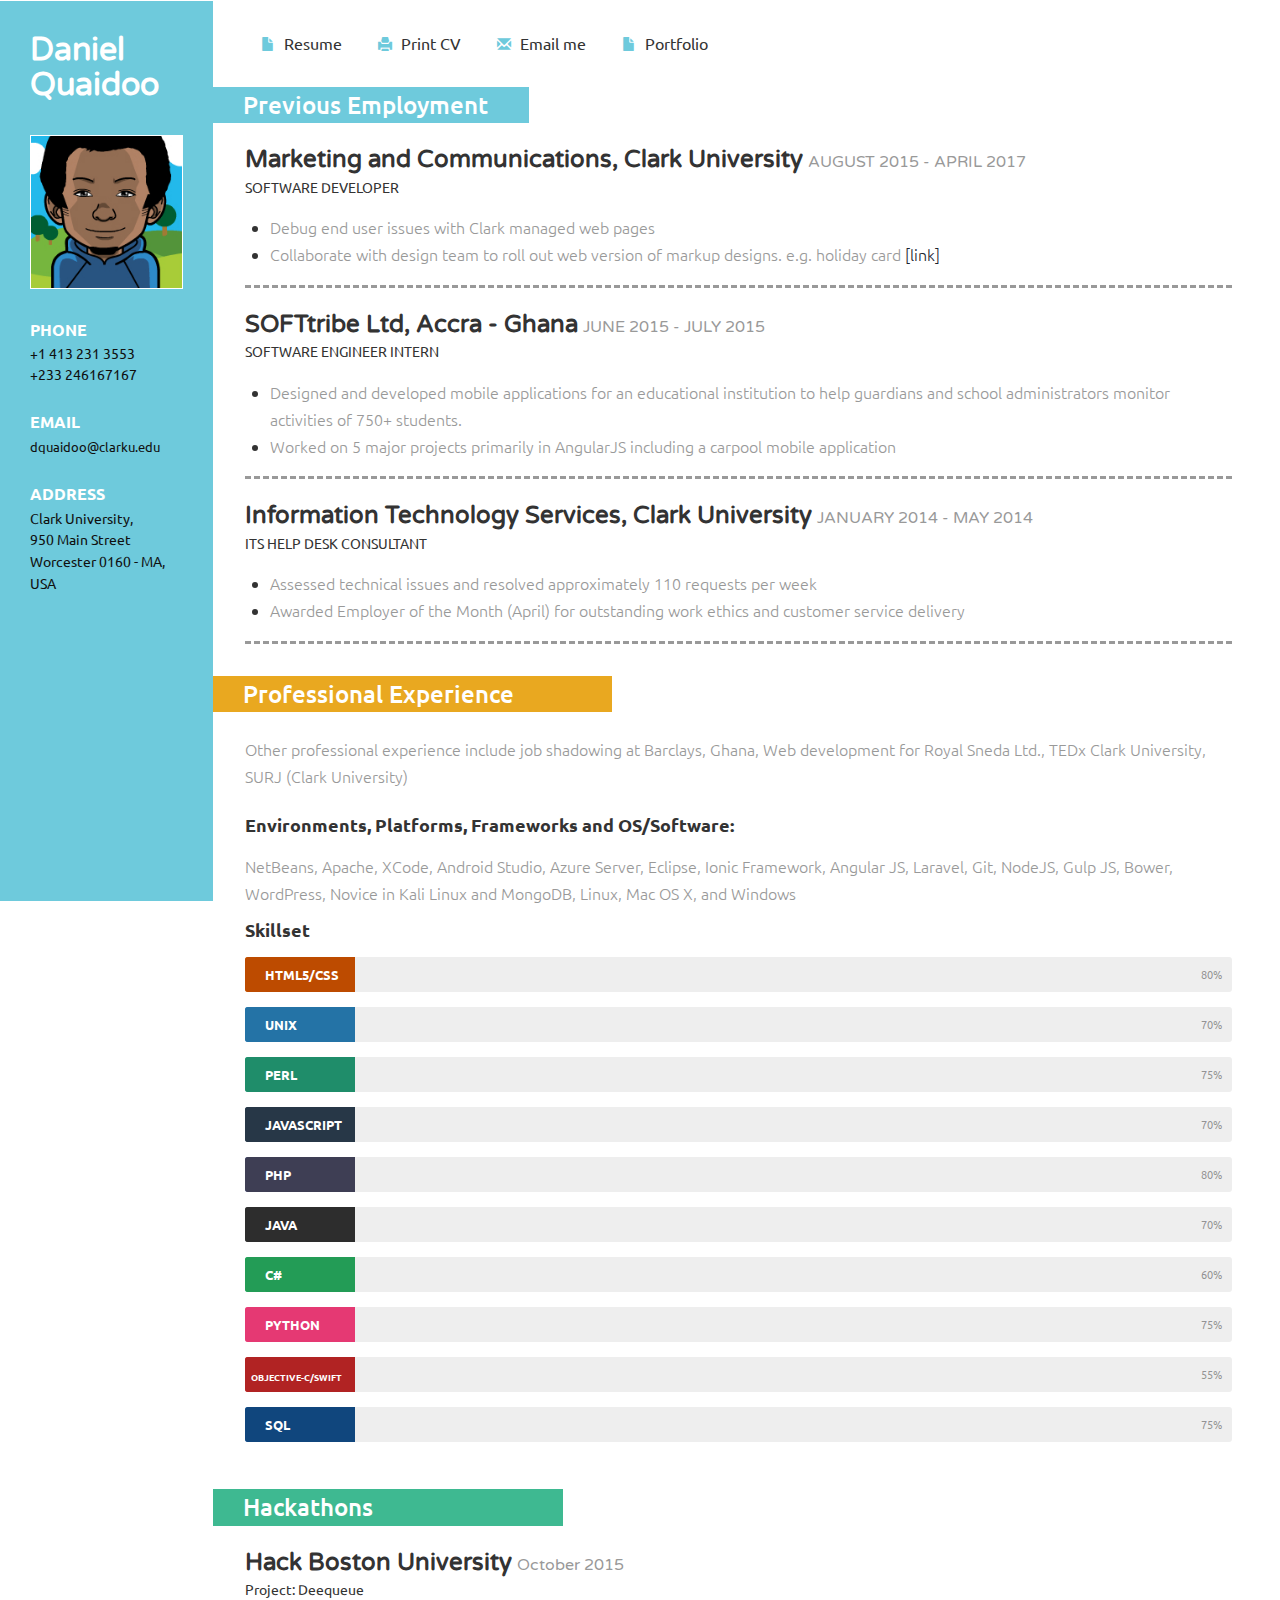
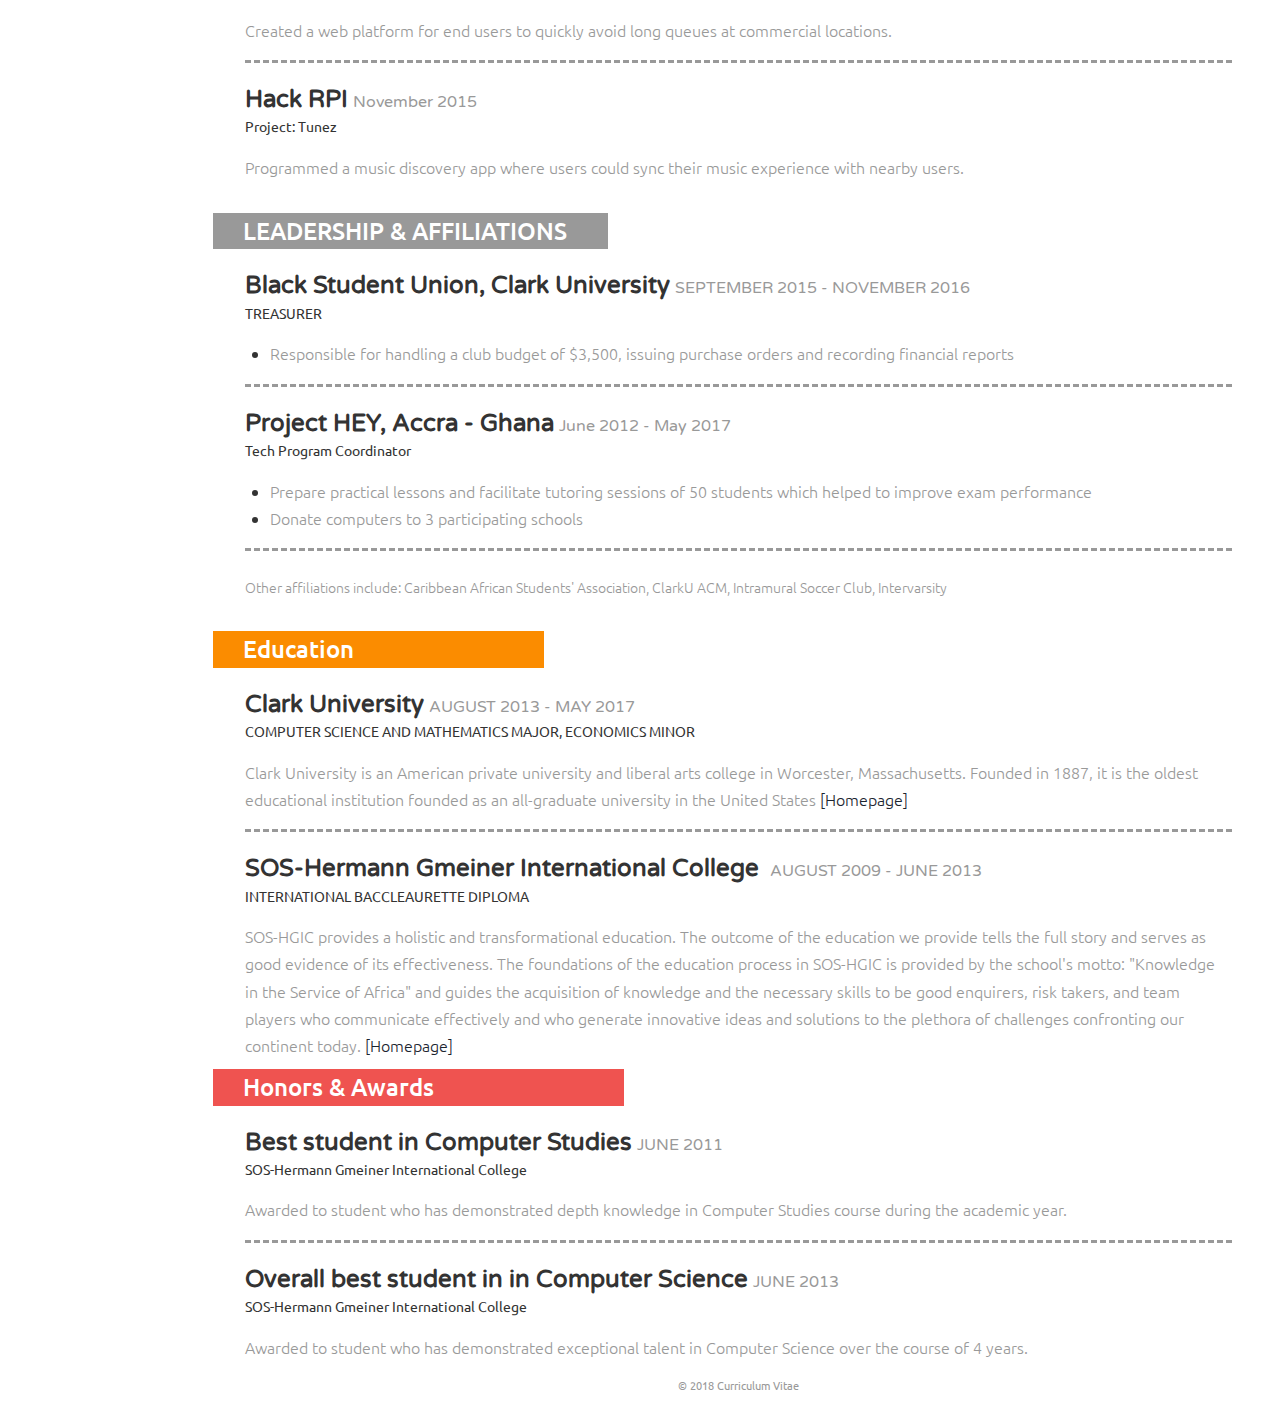
==== commit cf94785b: "Update index.html" ====
--- a/resume/index.html
+++ b/resume/index.html
@@ -85,7 +85,7 @@
 		 <div class="company">
 			 <h3 class="clr1">Previous Employment</h3>
 			 <div class="company_details">
-				 <h4>Marketing and Communications, Clark University<span>AUGUST 2015 - PRESENT</span></h4>
+				 <h4>Marketing and Communications, Clark University<span>AUGUST 2015 - APRIL 2017</span></h4>
 				 <h6>SOFTWARE DEVELOPER</h6>
                  <ul style="margin-left:25px;">					 
                     <li><p>Debug end user issues with Clark managed web pages</p></li>
@@ -134,27 +134,21 @@
                         });
                      </script>
                     <div class="skillbar clearfix " data-percent="100%">
-                        <div class="skillbar-title" style="background: #d35400;"><span>HTML5</span></div>
+                        <div class="skillbar-title" style="background: #d35400;"><span>HTML5/CSS</span></div>
                         <div class="skillbar-bar" style="background: #e67e22;"></div>
-                        <div class="skill-bar-percent">100%</div>
-                    </div> <!-- End Skill Bar -->
-
-                    <div class="skillbar clearfix " data-percent="75%">
-                        <div class="skillbar-title" style="background: #2980b9;"><span>CSS3</span></div>
+                        <div class="skill-bar-percent">80%</div>
+                    </div> <!-- End Skill Bar -->
+
+                    <div class="skillbar clearfix " data-percent="70%">
+                        <div class="skillbar-title" style="background: #2980b9;"><span>UNIX</span></div>
                         <div class="skillbar-bar" style="background: #3498db;"></div>
-                        <div class="skill-bar-percent">75%</div>
+                        <div class="skill-bar-percent">70%</div>
                     </div> <!-- End Skill Bar -->
 					 
                     <div class="skillbar clearfix " data-percent="75%">
-                        <div class="skillbar-title" style="background: #3eb991;"><span>PERL</span></div>
-                        <div class="skillbar-bar" style="background: #239e76;"></div>
+                        <div class="skillbar-title" style="background: #239e76;"><span>PERL</span></div>
+                        <div class="skillbar-bar" style="background: #3eb991;"></div>
                         <div class="skill-bar-percent">75%</div>
-                    </div> <!-- End Skill Bar -->
-					 
-                    <div class="skillbar clearfix " data-percent="60%">
-                        <div class="skillbar-title" style="background: #ff4081;"><span>UNIX</span></div>
-                        <div class="skillbar-bar" style="background: #ff80ab;"></div>
-                        <div class="skill-bar-percent">60%</div>
                     </div> <!-- End Skill Bar -->
 					 
                     <div class="skillbar clearfix " data-percent="70%">
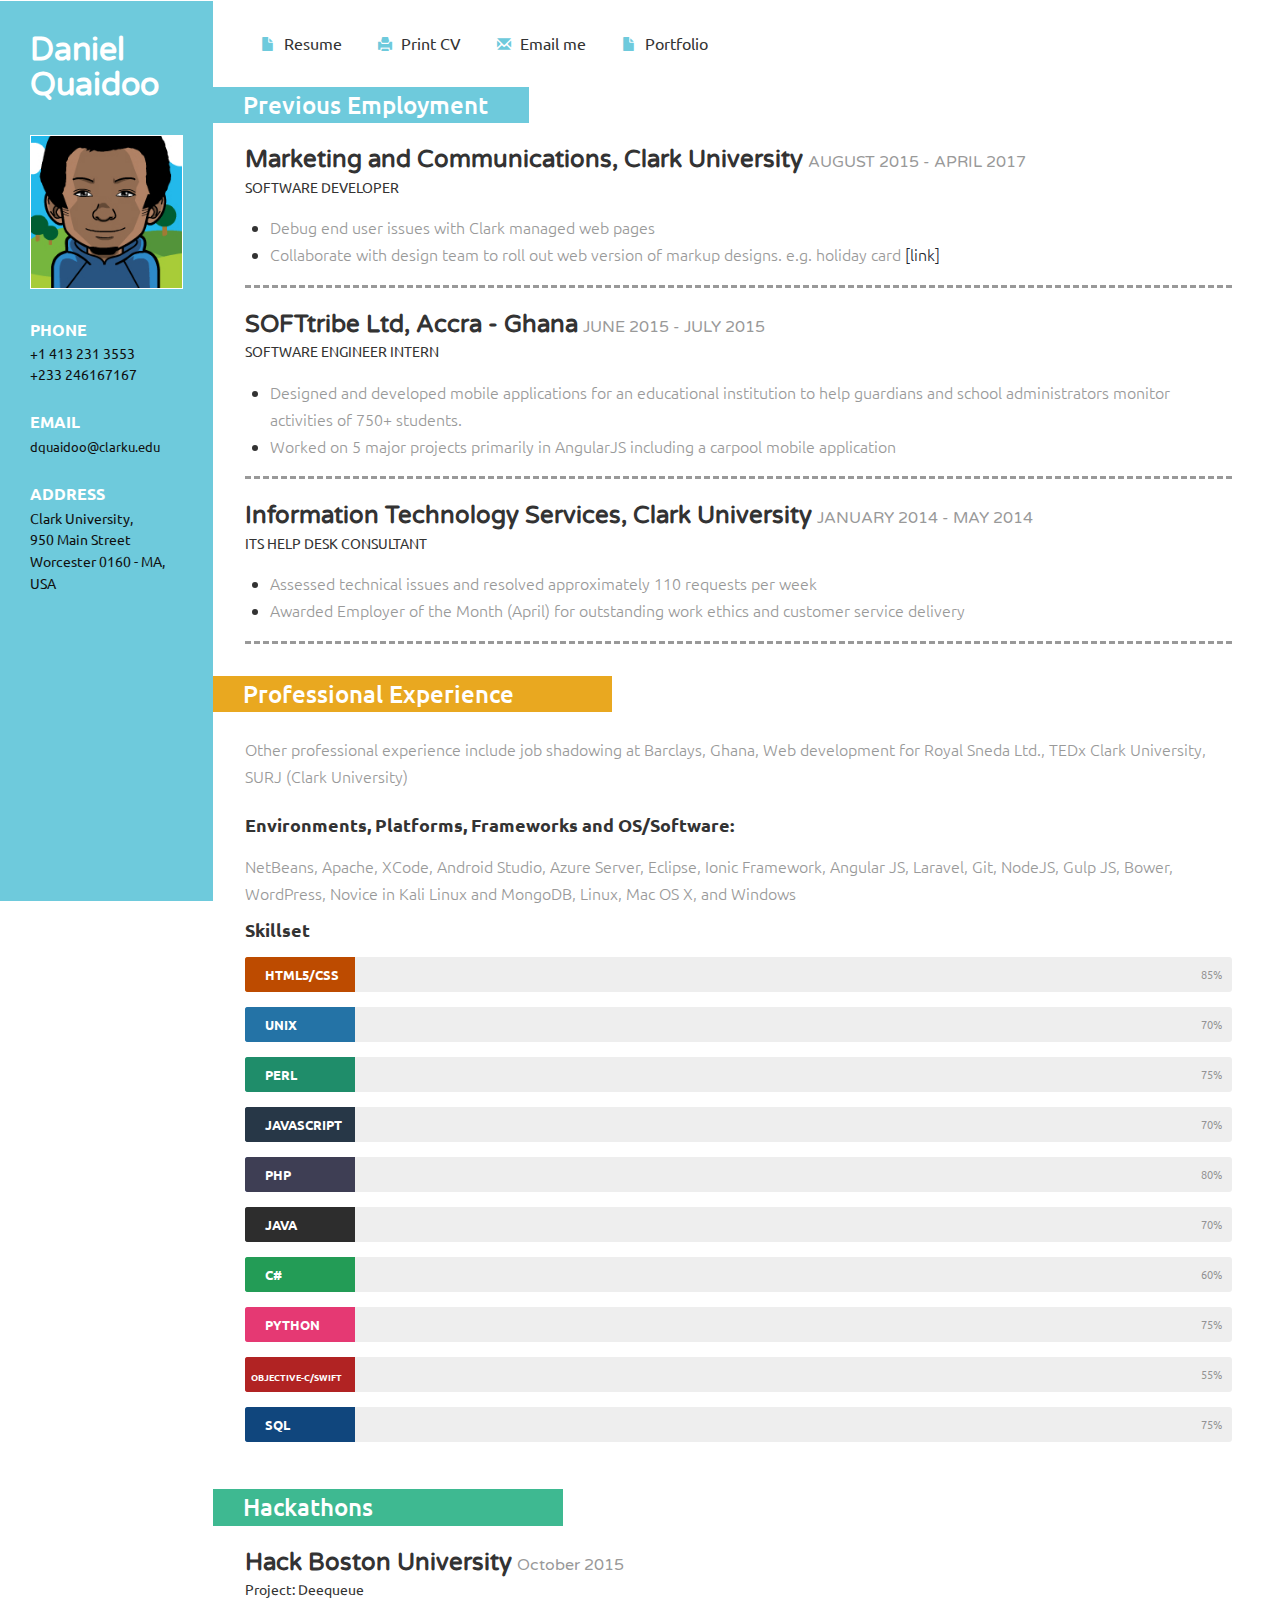
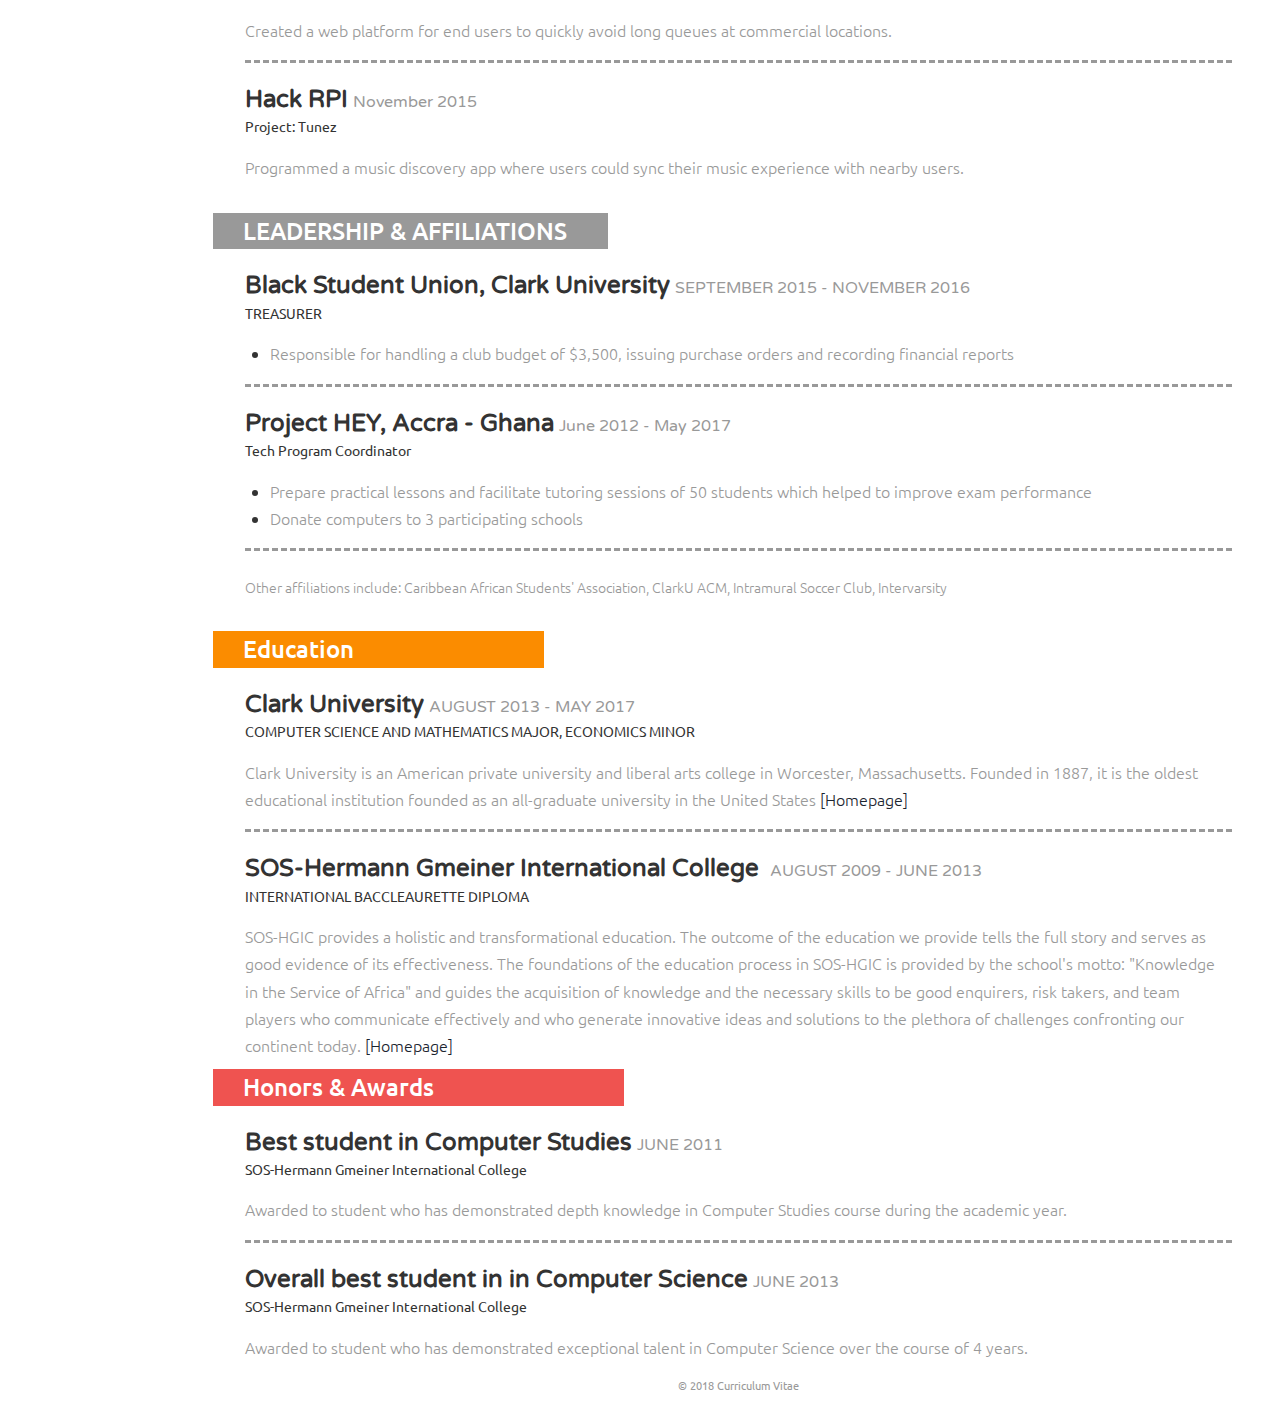
==== commit 7052d9eb: "Update index.html" ====
--- a/resume/index.html
+++ b/resume/index.html
@@ -133,10 +133,10 @@
                             });
                         });
                      </script>
-                    <div class="skillbar clearfix " data-percent="100%">
+                    <div class="skillbar clearfix " data-percent="85%">
                         <div class="skillbar-title" style="background: #d35400;"><span>HTML5/CSS</span></div>
                         <div class="skillbar-bar" style="background: #e67e22;"></div>
-                        <div class="skill-bar-percent">80%</div>
+                        <div class="skill-bar-percent">85%</div>
                     </div> <!-- End Skill Bar -->
 
                     <div class="skillbar clearfix " data-percent="70%">
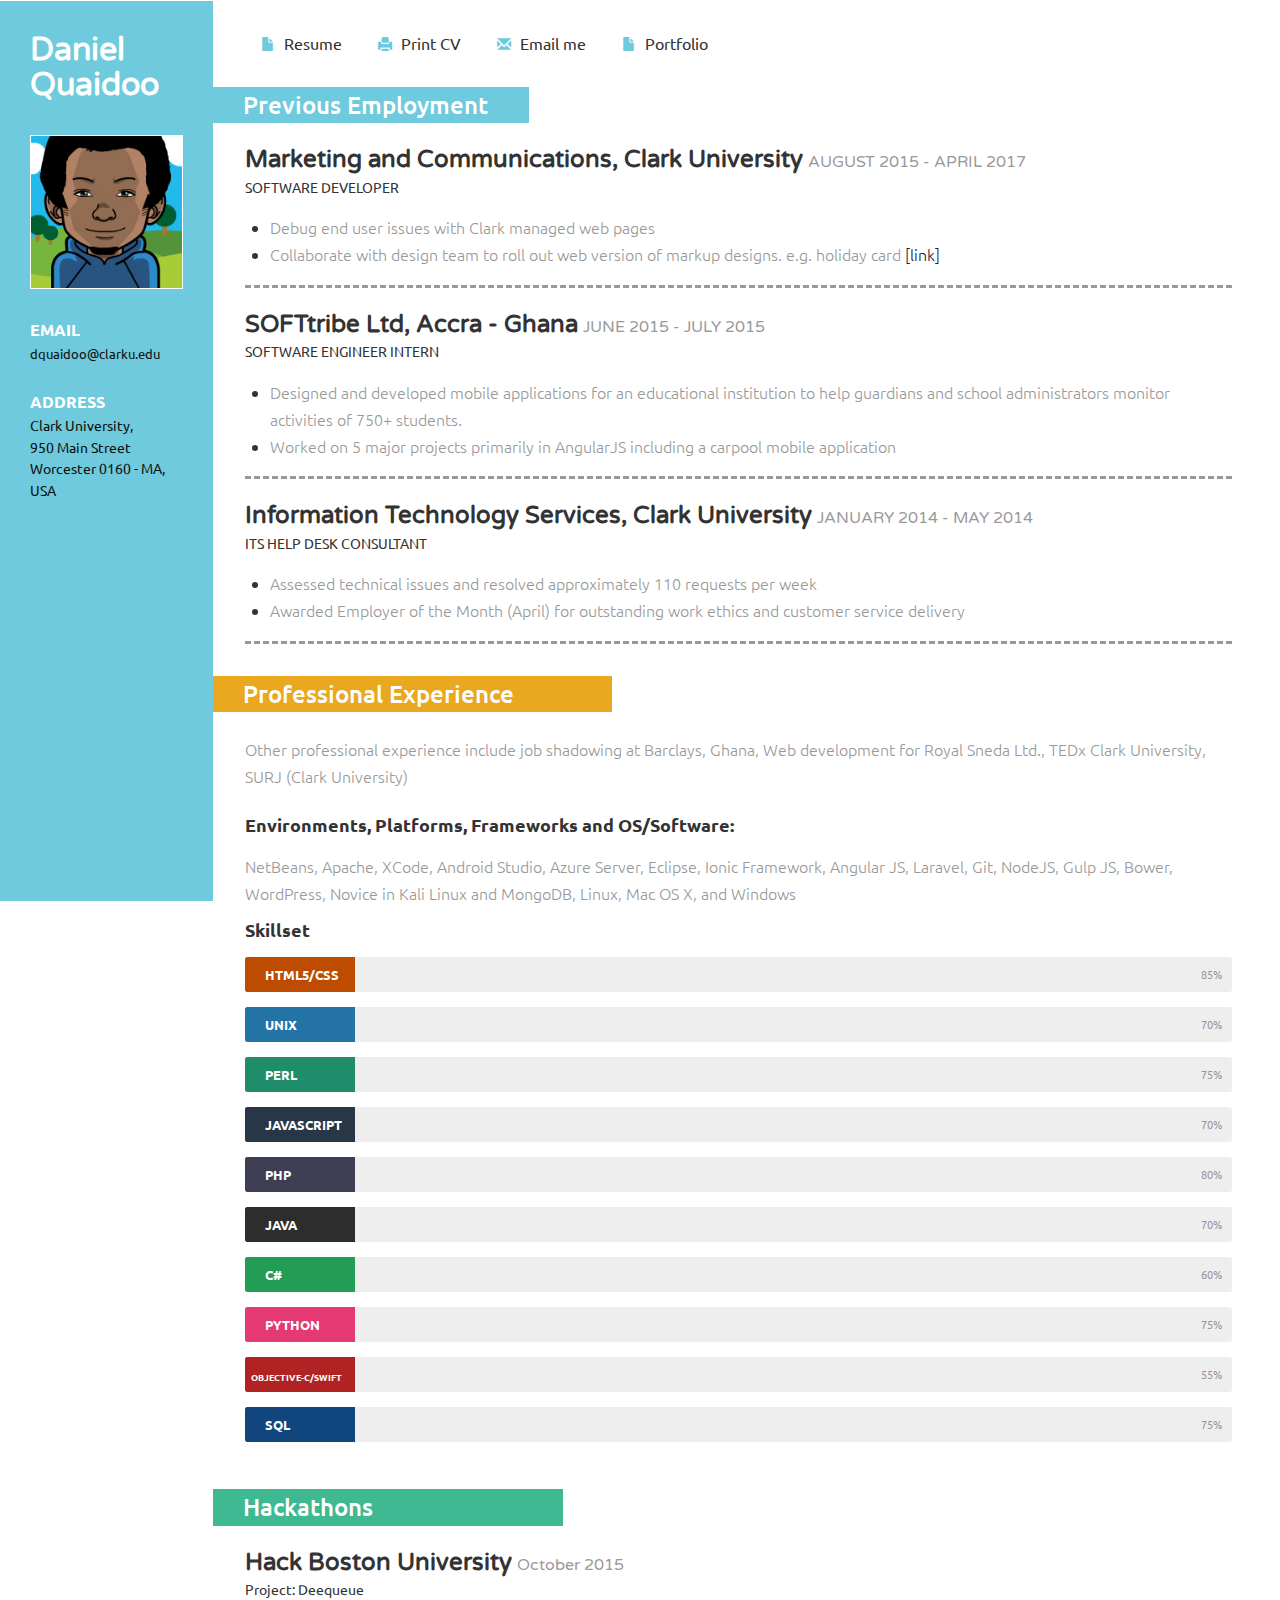
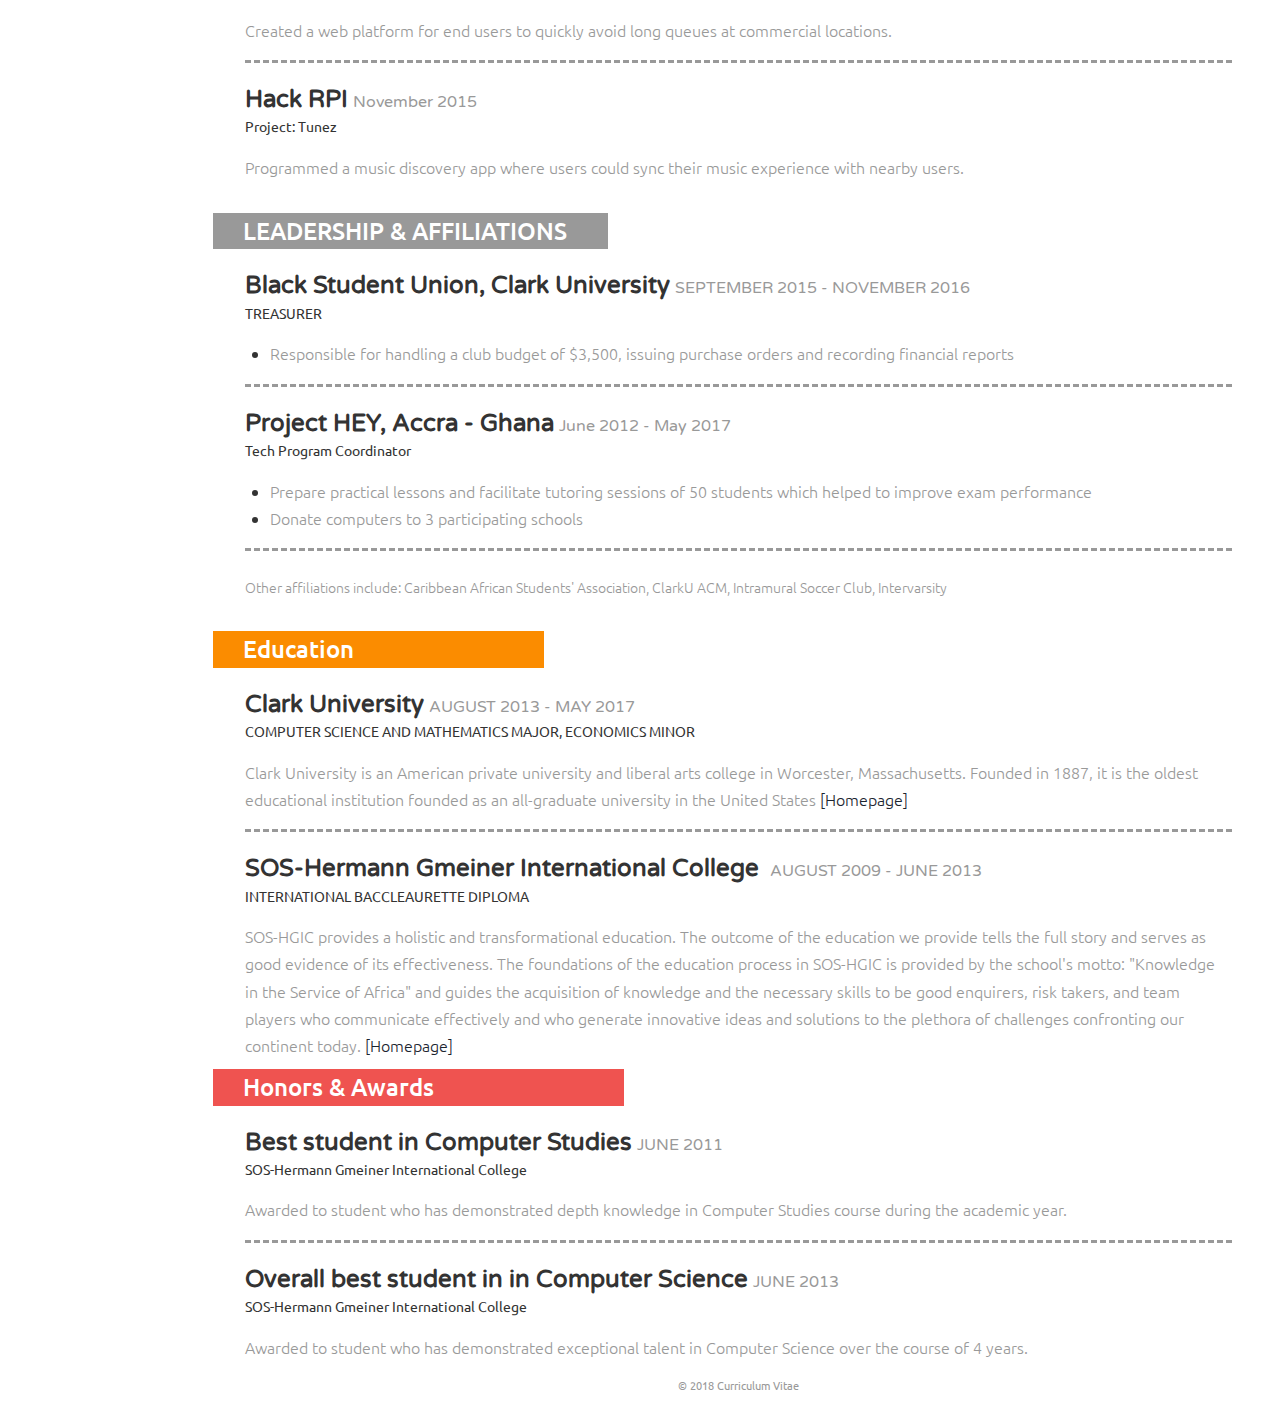
==== commit da292f31: "update index.html" ====
--- a/resume/index.html
+++ b/resume/index.html
@@ -34,8 +34,6 @@
 			 <img src="images/avatar00.png" alt=""/>
 		 </div>
 		<div class="details">
-			 <h3>PHONE</h3>
-			 <p>+1 413 231 3553 <br/> +233 246167167</p>  	 
 			 <h3>EMAIL</h3>
 			<p><a href="mailto:dquaidoo@clarku.edu">dquaidoo@clarku.edu</a></p>
 			 <address>
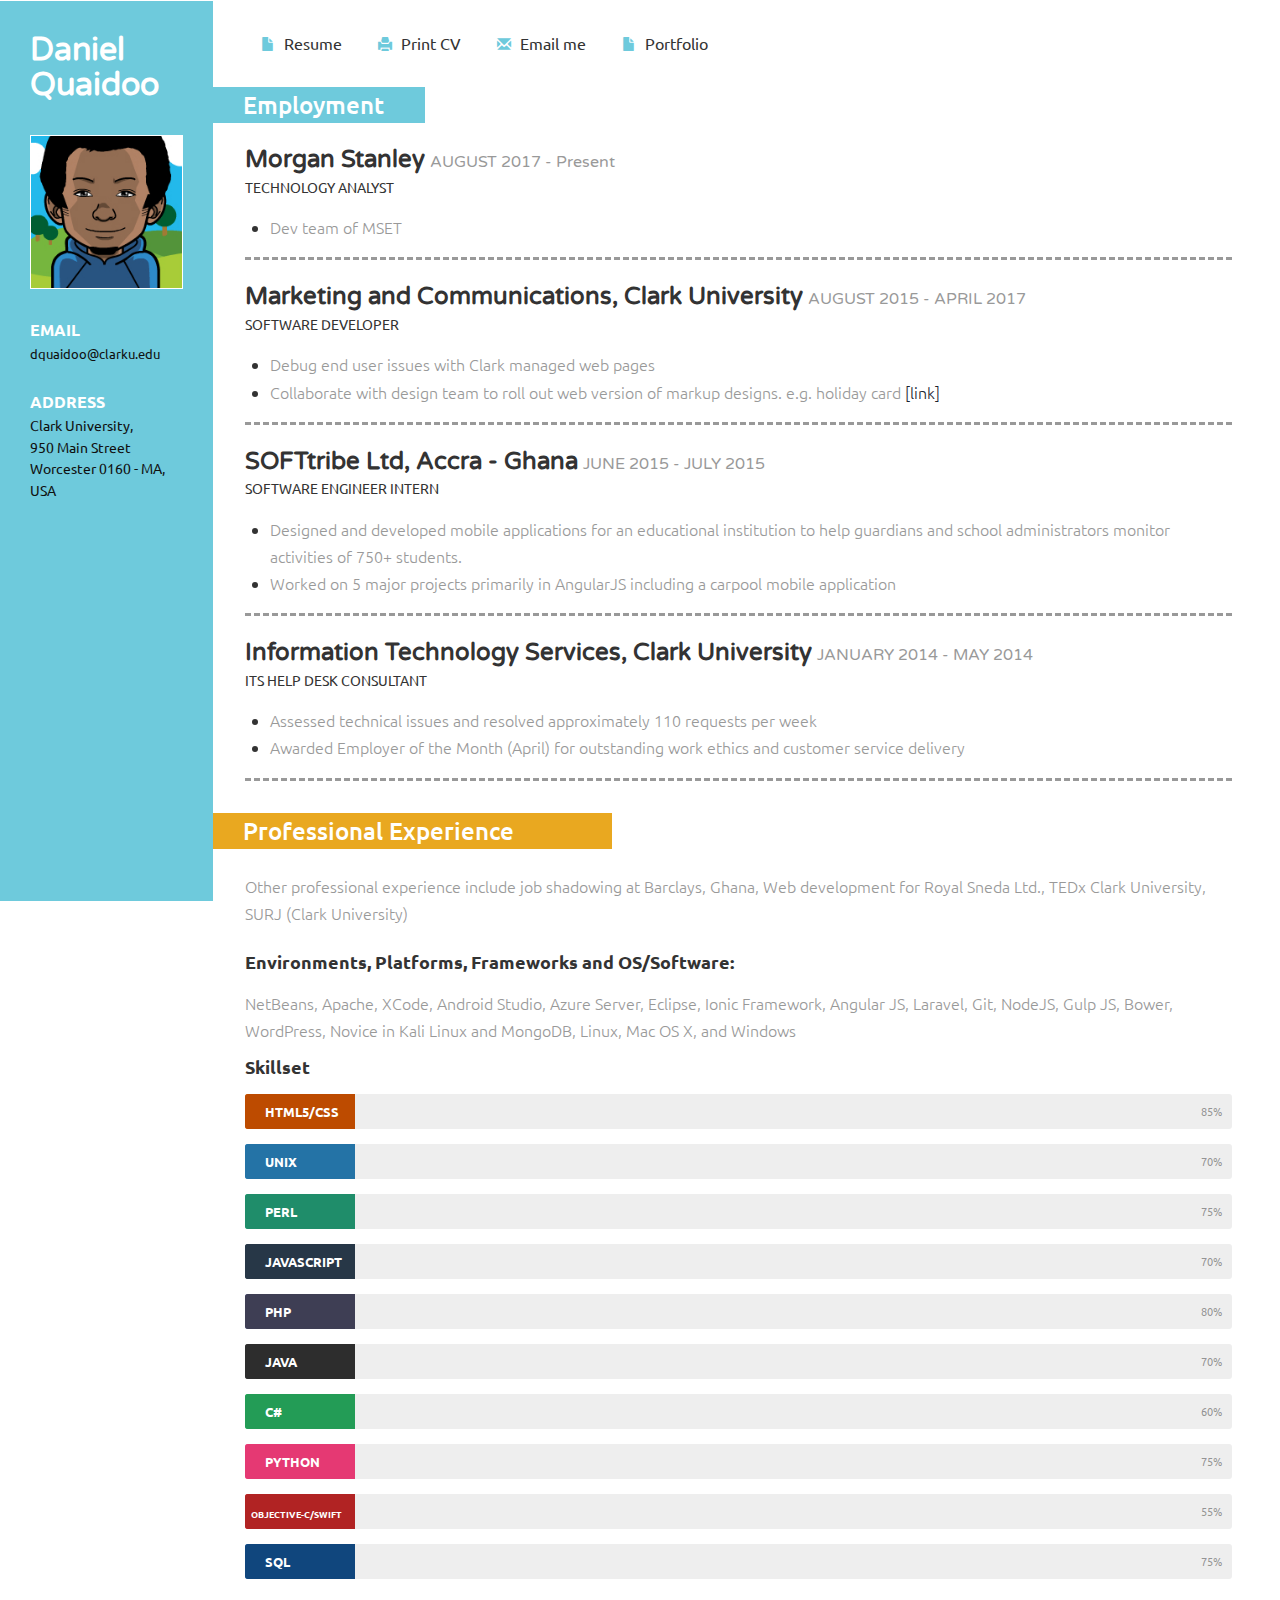
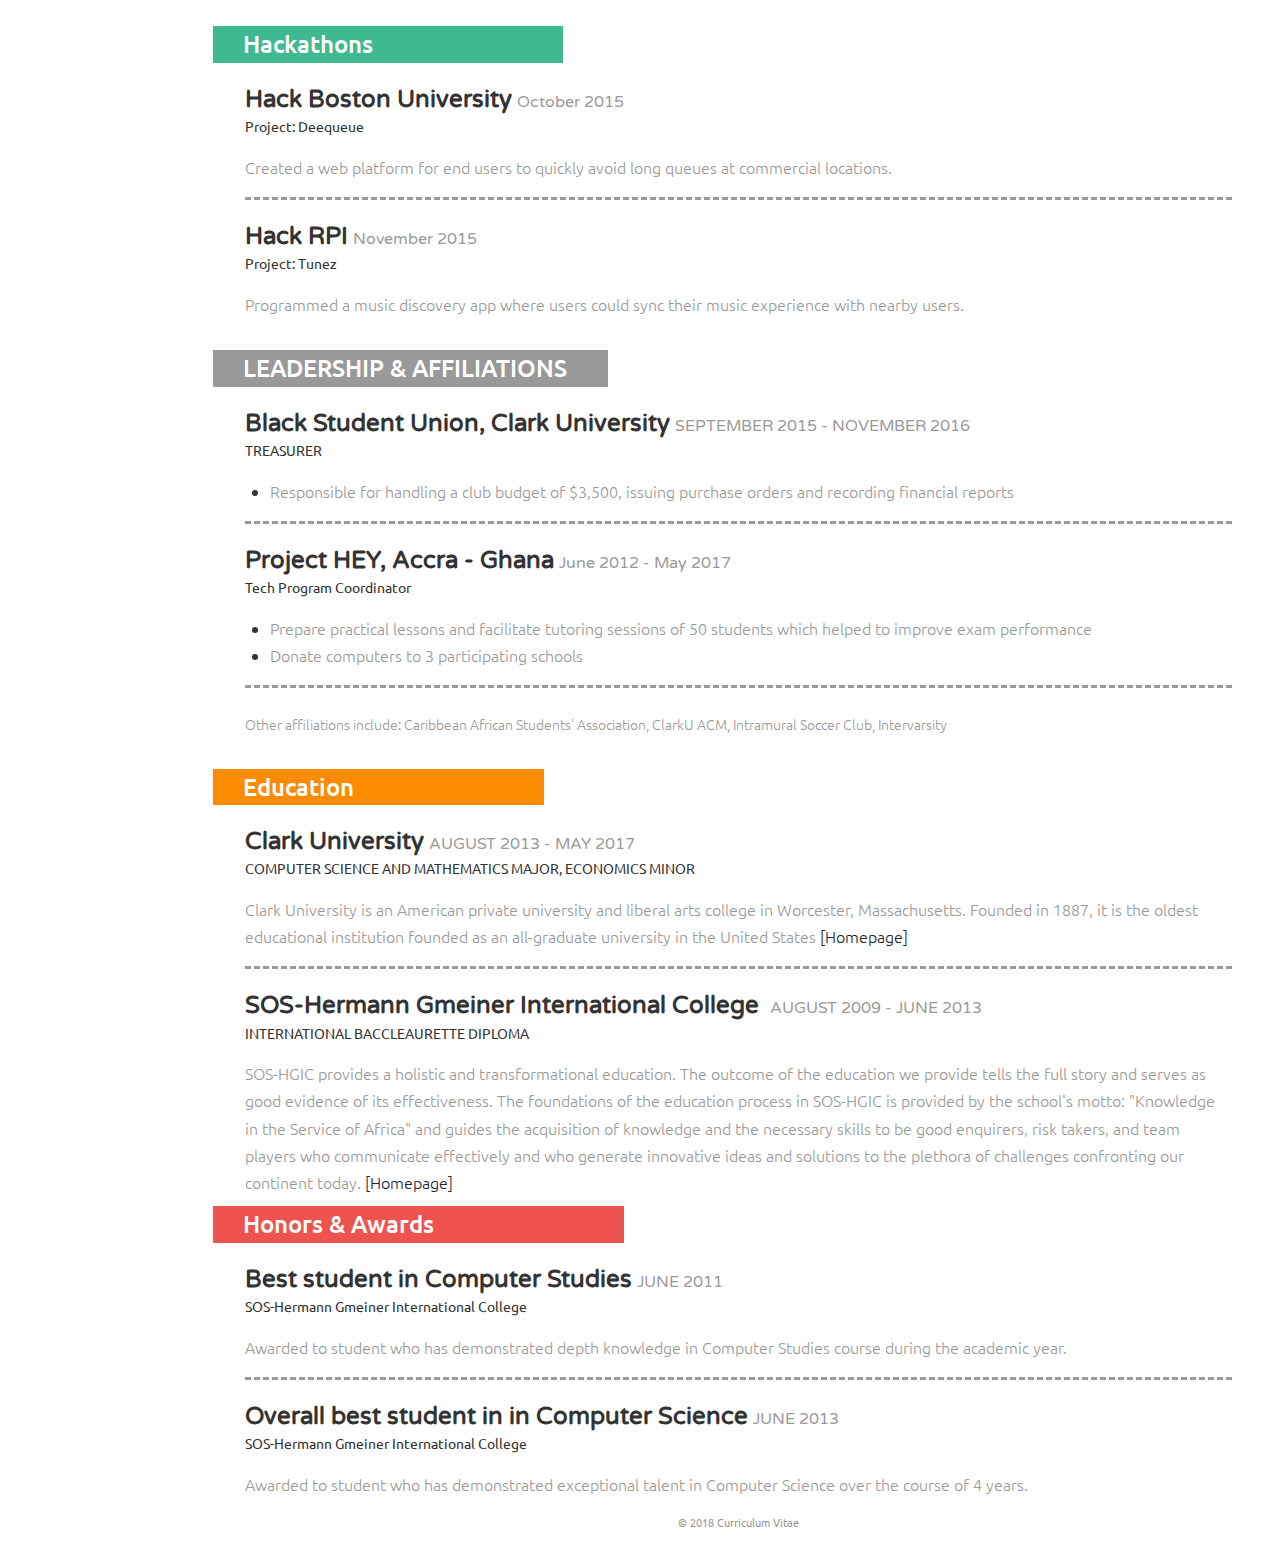
==== commit 6d65f48e: "Fix changes" ====
--- a/resume/index.html
+++ b/resume/index.html
@@ -81,7 +81,15 @@
 			 </ul>
 		 </div>
 		 <div class="company">
-			 <h3 class="clr1">Previous Employment</h3>
+			 <h3 class="clr1">Employment</h3>
+			 <div class="company_details">
+				 <h4>Morgan Stanley<span>AUGUST 2017 - Present</span></h4>
+				 <h6>TECHNOLOGY ANALYST</h6>
+                 <ul style="margin-left:25px;">					 
+                    <li><p>Dev team of MSET</p></li>
+                 </ul>
+				 <p class="cmpny1"></p>
+			 </div>
 			 <div class="company_details">
 				 <h4>Marketing and Communications, Clark University<span>AUGUST 2015 - APRIL 2017</span></h4>
 				 <h6>SOFTWARE DEVELOPER</h6>
